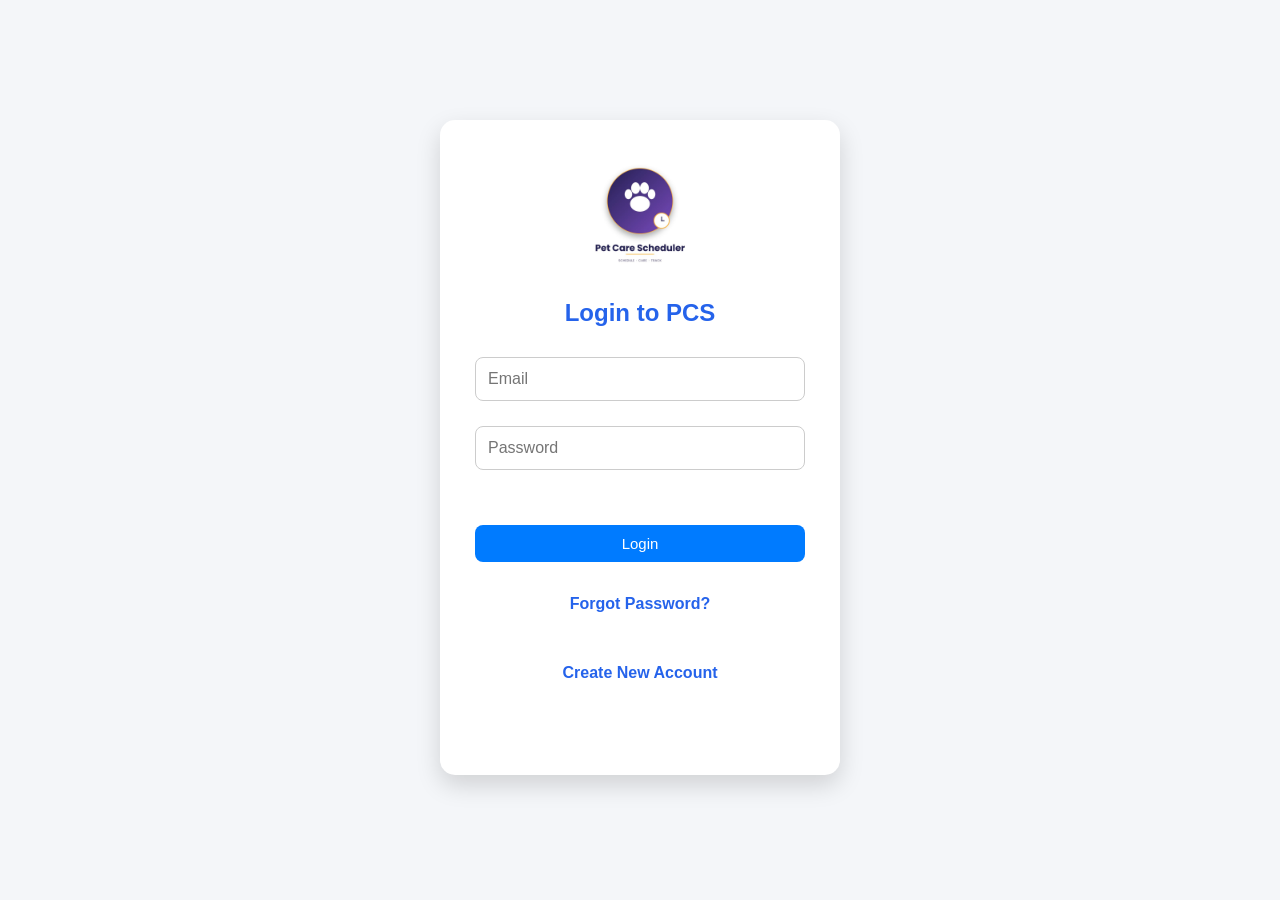
==== frontend/index.html @ 20258e34 "Pet Care Scheduler Project" ====
<!DOCTYPE html>
<html lang="en">
<head>
    <meta charset="UTF-8">
    <meta name="viewport" content="width=device-width, initial-scale=1.0">
    <title>Pet Care Scheduler Dashboard</title>

    <link rel="stylesheet" href="css/style.css">
</head>

<body>

<header>
    <div class="header-logo">
        <img src="images/pcs-logo.jpeg">
        <span>Pet Care Scheduler</span>
    </div>
</header>
<div class="sidebar">

    <div class="logo">
    <img src="images/pcs-logo.jpeg" alt="PCS Logo">
    <h2>PCS</h2>
</div>

    <a href="index.html" class="active">🏠 Dashboard</a>
    <a href="profile.html">👤 Profile</a>

    <a href="pets.html">🐶 Pets</a>
    <a href="vaccinations.html">💉 Vaccinations</a>
    <a href="medications.html">💊 Medications</a>
    <a href="appointments.html">📅 Appointments</a>

    <a href="#" onclick="logout()">
        🚪 Logout
    </a>

</div>

<div class="main">

    <h1>🐾 Pet Care Scheduler Dashboard</h1>

    <div class="welcome-user">
        Welcome, <span id="userName"></span> 👋
    </div>

    <div class="cards">


        <div class="card">
            <h3>🐶 My Pets</h3>
            <p id="totalPets">0</p>
        </div>

        <div class="card">
            <h3>💉 Vaccinations</h3>
            <p id="totalVaccinations">0</p>
        </div>

        <div class="card">
            <h3>💊 Medications</h3>
            <p id="totalMedications">0</p>
        </div>

        <div class="card">
            <h3>📅 Appointments</h3>
            <p id="totalAppointments">0</p>
        </div>

        <div class="card">
            <h3>📅 Today's Appointments</h3>
            <p id="todayAppointments">0</p>
        </div>

        <div class="card">
            <h3>💉 Today's Vaccinations</h3>
            <p id="todayVaccinations">0</p>
        </div>

        <div class="card">
            <h3>⏰ Upcoming Appointments</h3>
            <p id="upcomingAppointments">0</p>
        </div>

    </div>

    <div class="quick-actions">

    <a href="pets.html" class="action-btn">
        ➕ Add Pet
    </a>

    <a href="vaccinations.html" class="action-btn">
        💉 Add Vaccination
    </a>

    <a href="appointments.html" class="action-btn">
        📅 Add Appointment
    </a>

</div>

    <br><br>

    <h2>📅 Recent Appointments</h2>

    <table class="dashboard-table">

        <thead>
            <tr>
                <th>Pet</th>
                <th>Doctor</th>
                <th>Date</th>
            </tr>
        </thead>

        <tbody id="recentAppointments">

        </tbody>

    </table>

</div>

<script src="js/dashboard.js"></script>

</body>
</html>
---- frontend/css/style.css ----
*{
    margin:0;
    padding:0;
    box-sizing:border-box;
    font-family:Arial, Helvetica, sans-serif;
}

body{
    background:#f4f7fb;
}

/* Header */
header{
    position:fixed;
    top:0;
    left:0;
    width:100%;
    height:75px;
    background:linear-gradient(
        90deg,
        #1e88e5,
        #29b6f6
    );

    display:flex;
    justify-content:space-between;
    align-items:center;

    padding:0 40px;

    color:white;
    font-size:22px;
    font-weight:bold;

    box-shadow:0 2px 10px rgba(0,0,0,0.15);
    z-index:1000;
}
/* Sidebar */

.sidebar{
    position:fixed;
    top:75px;
    left:0;
    width:250px;
    height:100%;
    background:#1f2937;
    overflow-y:auto;
}

.logo{
    color:white;
    text-align:center;
    padding:20px;
    font-size:28px;
}

.sidebar a{
    display:block;
    color:white;
    text-decoration:none;
    padding:15px 25px;
    font-size:18px;
    transition:0.3s;
}

.sidebar a:hover{
    background:#2563eb;
}

.sidebar .active{
    background:#2563eb;
}

/* Main Content */

.main,
.main-content{
    margin-left:250px;
    margin-top:75px;
    padding:30px;
    min-height:100vh;
}

.main h1,
.main-content h1{
    margin-bottom:25px;
    color:#111827;
}

/* Dashboard Cards */

.cards{
    display:grid;
    grid-template-columns:repeat(auto-fit,minmax(220px,1fr));
    gap:20px;
}

.card{
    background:white;
    padding:25px;
    border-radius:15px;
    text-align:center;
    box-shadow:0 5px 15px rgba(0,0,0,0.1);
    transition:0.3s;
}

.card:hover{
    transform:translateY(-5px);
}

.card h3{
    margin-bottom:10px;
    color:#333;
}

.card p{
    font-size:35px;
    font-weight:bold;
    color:#007bff;
}

.summary-card{
    max-width:300px;
    margin-bottom:20px;
}

/* Forms */

form{
    background:white;
    padding:20px;
    border-radius:15px;
    box-shadow:0 5px 15px rgba(0,0,0,0.1);
    margin-bottom:20px;
}

input,
select,
textarea{
    width:100%;
    padding:12px;
    margin:10px 0;
    border:1px solid #ccc;
    border-radius:8px;
    font-size:16px;
}

/* Buttons */

button{
    background:#007bff;
    color:white;
    border:none;
    padding:10px 18px;
    border-radius:8px;
    cursor:pointer;
    font-size:15px;
    transition:0.3s;
}

button:hover{
    background:#0056b3;
}

/* Search Box */

#searchUser{
    margin-bottom:15px;
}

/* Tables */

table{
    width:100%;
    border-collapse:collapse;
    background:white;
    box-shadow:0 5px 15px rgba(0,0,0,0.1);
    border-radius:10px;
    overflow:hidden;
}

th{
    background:#007bff;
    color:white;
    padding:15px;
}

td{
    padding:12px;
    text-align:center;
    border-bottom:1px solid #ddd;
}

tr:hover{
    background:#f5f5f5;
}

/* Action Buttons */

td button{
    margin:2px;
}

/* Responsive */

@media(max-width:768px){

    .sidebar{
        position:relative;
        width:100%;
        height:auto;
        top:0;
    }

    .main,
    .main-content{
        margin-left:0;
        margin-top:20px;
        padding:15px;
    }

    .cards{
        grid-template-columns:1fr;
    }

    table{
        display:block;
        overflow-x:auto;
    }

    header{
        font-size:22px;
    }
}

@media(max-width:500px){

    .card h3{
        font-size:18px;
    }

    .card p{
        font-size:28px;
    }

    input,
    button{
        font-size:14px;
    }
}
/* Reset */
*{
    margin:0;
    padding:0;
    box-sizing:border-box;
    font-family:Arial, sans-serif;
}

/* Body */
body{
    background:#f4f6f9;
}

/* Header */

.badge{
    padding:6px 12px;
    border-radius:20px;
    color:white;
    font-weight:bold;
}

.pending{
    background:#f59e0b;
}

.completed{
    background:#22c55e;
}

.cancelled{
    background:#ef4444;
}
.card {
    background: linear-gradient(135deg, #4facfe, #00f2fe);
    color: white;
    border-radius: 15px;
    padding: 20px;
    text-align: center;
    transition: 0.3s;
}

.card:hover {
    transform: translateY(-5px);
}
.quick-actions{
    margin-top:20px;
    margin-bottom:30px;
}

.action-btn{
    display:inline-block;
    padding:12px 20px;
    margin-right:10px;
    background:#1877f2;
    color:white;
    text-decoration:none;
    border-radius:8px;
    transition:0.3s;
}

.action-btn:hover{
    background:#0d5ed7;
}

.dashboard-table{
    width:100%;
    border-collapse:collapse;
    background:white;
    border-radius:10px;
    overflow:hidden;
}

.dashboard-table th{
    background:#1877f2;
    color:white;
    padding:12px;
}

.dashboard-table td{
    padding:12px;
    border-bottom:1px solid #ddd;
}

footer{
    text-align:center;
    margin-top:30px;
    padding:20px;
    color:#666;
}
.login-container{
    width:400px;
    margin:100px auto;
    background:white;
    padding:30px;
    border-radius:15px;
    box-shadow:0 5px 15px rgba(0,0,0,0.2);
}

.login-container h2{
    text-align:center;
    margin-bottom:20px;
}

.login-container button{
    width:100%;
}
.welcome-user{
    background:white;
    padding:15px;
    border-radius:10px;
    margin-bottom:20px;
    font-size:18px;
    font-weight:bold;
    box-shadow:0 2px 10px rgba(0,0,0,0.1);
}
.profile-card{
    background:white;
    padding:25px;
    border-radius:12px;
    box-shadow:0 2px 10px rgba(0,0,0,0.1);
    max-width:500px;
}

.profile-card p{
    font-size:18px;
    margin:15px 0;
}
/* ===== Login Button ===== */

.login-btn{
    background:white;
    color:#2563eb;
    text-decoration:none;
    padding:10px 20px;
    border-radius:8px;
    font-weight:600;
    transition:0.3s;
}

.login-btn:hover{
    background:#e2e8f0;
}

/* ===== Logout Button ===== */

.logout-btn{
    display:block;
    background:#ef4444;
    color:white !important;
    margin:20px;
    text-align:center;
    border-radius:8px;
}

.logout-btn:hover{
    background:#dc2626 !important;
}

/* ===== Welcome Box ===== */

.welcome-box{
    background:white;
    padding:25px;
    border-radius:12px;
    margin-top:25px;
    margin-bottom:25px;
    box-shadow:0 2px 10px rgba(0,0,0,0.1);
}

.welcome-box h2{
    margin-bottom:10px;
    color:#111827;
}

.welcome-box p{
    color:#6b7280;
    line-height:1.6;
}

/* ===== Dashboard Table ===== */

.dashboard-table{
    margin-top:20px;
    width:100%;
}

.dashboard-table th{
    background:#2563eb;
}

/* ===== Profile Card ===== */

.profile-card{
    background:white;
    padding:25px;
    border-radius:12px;
    box-shadow:0 2px 10px rgba(0,0,0,0.1);
    max-width:500px;
}

.profile-card p{
    font-size:18px;
    margin:15px 0;
}

/* ===== Better Login Page ===== */

.login-container{
    width:400px;
    margin:120px auto;
    background:white;
    padding:35px;
    border-radius:15px;
    box-shadow:0 10px 25px rgba(0,0,0,0.15);
}

.login-container input{
    margin-bottom:15px;
}

.login-container button{
    width:100%;
}
.login-btn{
    background:white;
    color:#2563eb;
    text-decoration:none;

    padding:10px 20px;
    border-radius:10px;

    font-size:18px;
    font-weight:bold;

    transition:0.3s;
}

.login-btn:hover{
    background:#f1f5f9;
    transform:translateY(-2px);
}
.header-logo{
    font-size:32px;
    font-weight:bold;
}
/* FINAL LOGIN BUTTON FIX */

.login-btn{
    display:inline-block !important;

    background:white !important;
    color:#2563eb !important;

    text-decoration:none !important;

    padding:12px 25px !important;

    border-radius:10px !important;

    font-size:18px !important;
    font-weight:bold !important;

    border:none !important;

    box-shadow:0 2px 10px rgba(0,0,0,0.15) !important;

    transition:0.3s !important;
}

.login-btn:hover{
    background:#f1f5f9 !important;
    color:#2563eb !important;
}
.header-logo{
    font-size:32px;
    font-weight:bold;
}

header{
    display:flex;
    justify-content:space-between;
    align-items:center;
    padding:0 40px;
}

.login-btn{
    display:inline-block;
    background:white;
    color:#2563eb;
    text-decoration:none;
    padding:12px 25px;
    border-radius:10px;
    font-size:18px;
    font-weight:bold;
}
.view-btn{
    background:#2563eb;
    color:white;
    margin-right:5px;
}

.view-btn:hover{
    background:#1d4ed8;
}
.history-card{
    background:#ffffff;
    border-left:5px solid #2563eb;
    padding:15px;
    margin:10px 0;
    border-radius:12px;
    box-shadow:0 3px 10px rgba(0,0,0,0.08);
}

.history-card b{
    color:#2563eb;
}
/* =========================================
   PET PROFILE PAGE UI
========================================= */

.profile-card{
    background:#ffffff;
    border-radius:20px;
    padding:30px;
    max-width:1000px;
    box-shadow:0 10px 30px rgba(0,0,0,0.08);
}

.pet-header{
    display:flex;
    align-items:center;
    gap:20px;
    margin-bottom:25px;
    padding-bottom:20px;
    border-bottom:1px solid #e5e7eb;
}

.pet-avatar{
    width:100px;
    height:100px;
    border-radius:50%;
    background:linear-gradient(
        135deg,
        #2563eb,
        #38bdf8
    );

    display:flex;
    justify-content:center;
    align-items:center;

    font-size:42px;
    color:white;

    box-shadow:0 5px 15px rgba(37,99,235,0.3);
}

.pet-info h2{
    font-size:32px;
    color:#111827;
    margin-bottom:8px;
}

.pet-info p{
    color:#6b7280;
    font-size:16px;
}

/* PET STATS */

.pet-stats{
    display:grid;
    grid-template-columns:
    repeat(auto-fit,minmax(220px,1fr));
    gap:20px;
    margin-top:25px;
    margin-bottom:25px;
}

.stat-card{
    padding:25px;
    border-radius:16px;
    color:white;
    text-align:center;
    transition:0.3s;
}

.stat-card:hover{
    transform:translateY(-5px);
}

.vaccine-card{
    background:linear-gradient(
        135deg,
        #3b82f6,
        #06b6d4
    );
}

.medication-card{
    background:linear-gradient(
        135deg,
        #10b981,
        #22c55e
    );
}

.appointment-card{
    background:linear-gradient(
        135deg,
        #8b5cf6,
        #a855f7
    );
}

.stat-card h3{
    margin-bottom:10px;
    font-size:18px;
}

.stat-card p{
    font-size:38px;
    font-weight:bold;
}

/* PET DETAILS */

.profile-section{
    background:#f8fafc;
    padding:25px;
    border-radius:15px;
    margin-top:20px;
}

.profile-section h3{
    color:#2563eb;
    margin-bottom:15px;
}

.profile-section p{
    margin-bottom:12px;
    font-size:17px;
}

/* HISTORY TITLES */

.history-title{
    margin-top:30px;
    margin-bottom:15px;
    color:#2563eb;
    font-size:24px;
}

/* HISTORY CARDS */

.history-card{
    background:white;
    border-left:5px solid #2563eb;
    padding:18px;
    margin-bottom:15px;
    border-radius:12px;
    box-shadow:0 4px 12px rgba(0,0,0,0.08);
}

.history-card b{
    color:#2563eb;
}

.history-card:hover{
    transform:translateX(5px);
    transition:0.3s;
}

/* PET HEALTH STATUS */

.health-badge{
    display:inline-block;
    padding:8px 15px;
    border-radius:20px;
    color:white;
    font-weight:bold;
    margin-top:10px;
}

.healthy{
    background:#22c55e;
}

.warning{
    background:#f59e0b;
}

.danger{
    background:#ef4444;
}
.pet-photo{
    width:120px;
    height:120px;
    border-radius:50%;
    object-fit:cover;
    border:4px solid #2563eb;
}
.logo{
    text-align:center;
    padding:20px;
}

.logo img{
    width:70px;
    height:70px;
    border-radius:50%;
    margin-bottom:10px;
}

.logo h2{
    color:white;
}
.header-logo{
    display:flex;
    align-items:center;
    gap:12px;
    color:white;
    font-size:28px;
    font-weight:bold;
}

.header-logo img{
    width:55px;
    height:55px;
    object-fit:cover;
    border-radius:50%;
}
.auth-logo{
    text-align:center;
    margin-bottom:20px;
}

.auth-logo img{
    width:120px;
    height:120px;
    object-fit:contain;
}

.login-container h2{
    text-align:center;
    color:#2563eb;
    margin-bottom:20px;
}

.login-container a{
    display:block;
    text-align:center;
    margin-top:15px;
    text-decoration:none;
    color:#2563eb;
    font-weight:bold;
}
.health-score-card{
    background:linear-gradient(
        135deg,
        #22c55e,
        #16a34a
    );

    color:white;

    text-align:center;

    padding:20px;

    border-radius:15px;

    margin:20px 0;

    box-shadow:0 5px 15px rgba(
        0,
        0,
        0,
        0.15
    );
}

.health-score-card h2{
    font-size:40px;
    margin-top:10px;
}
.health-badge{
    display:inline-block;
    padding:8px 15px;
    background:#18e980;
    color:white;
    border-radius:20px;
    font-weight:bold;
    font-size:14px;
}
.health-badge{
    display:inline-block;
    background:#22c55e;
    color:white;
    padding:10px 20px;
    border-radius:25px;
    font-size:18px;
    font-weight:bold;
    margin-top:15px;
}
.pet-info{
    display:flex;
    flex-direction:column;
    justify-content:center;
}
.health-badge{
    display:inline-block;
    padding:10px 20px;
    border-radius:25px;
    font-weight:bold;
    margin-top:15px;
    color:white;
}

#healthMessage{
    margin-top:10px;
    font-size:14px;
    font-weight:bold;
    color:#555;
}

.health-score-card{
    background:#22c55e;
    color:white;
    padding:15px;
    border-radius:15px;
    margin:10px 0;
    width:180px;
    text-align:center;
}
.health-badge{
    display:inline-block;
    padding:10px 20px;
    border-radius:25px;
    font-weight:bold;
    margin-top:10px;
}
#message{
    margin:10px 0;
    padding:10px;
    border-radius:5px;
}

.error{
    background:#f8d7da;
    color:#721c24;
}

.success{
    background:#d4edda;
    color:#155724;
}
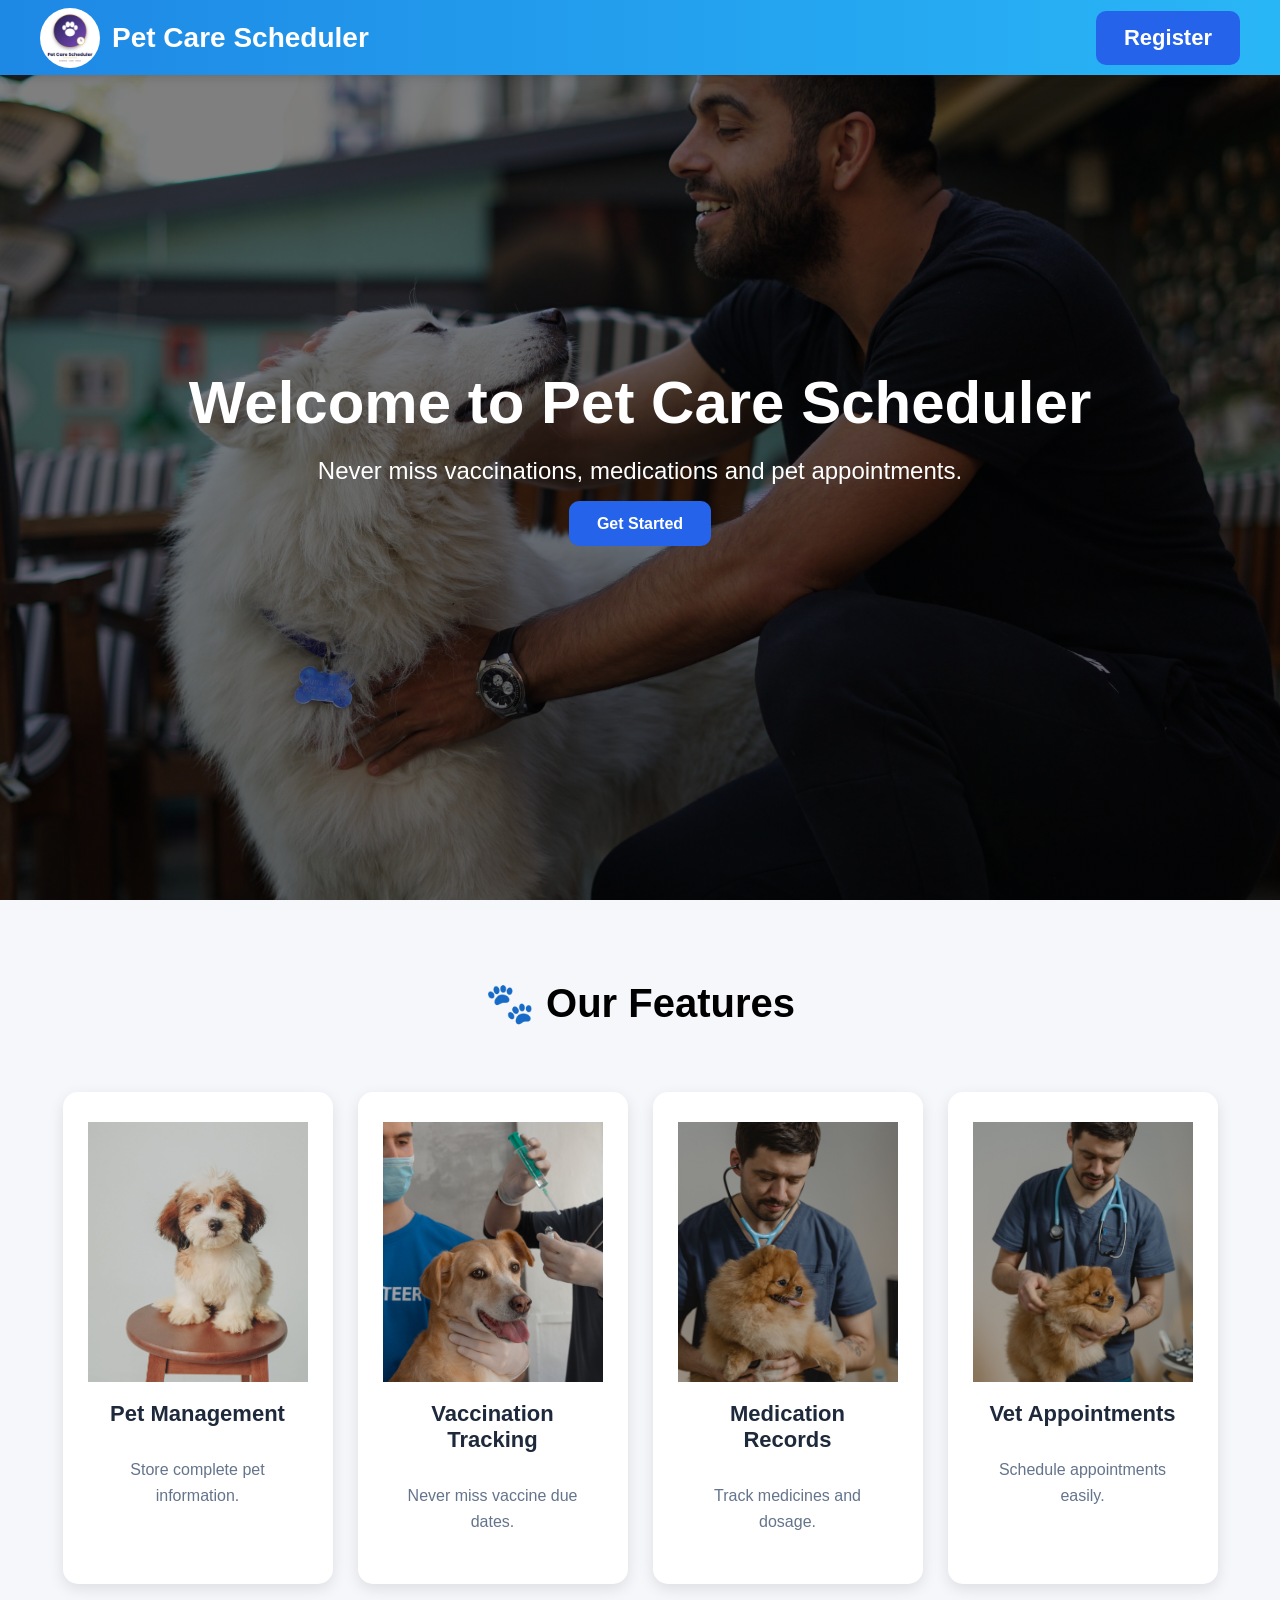
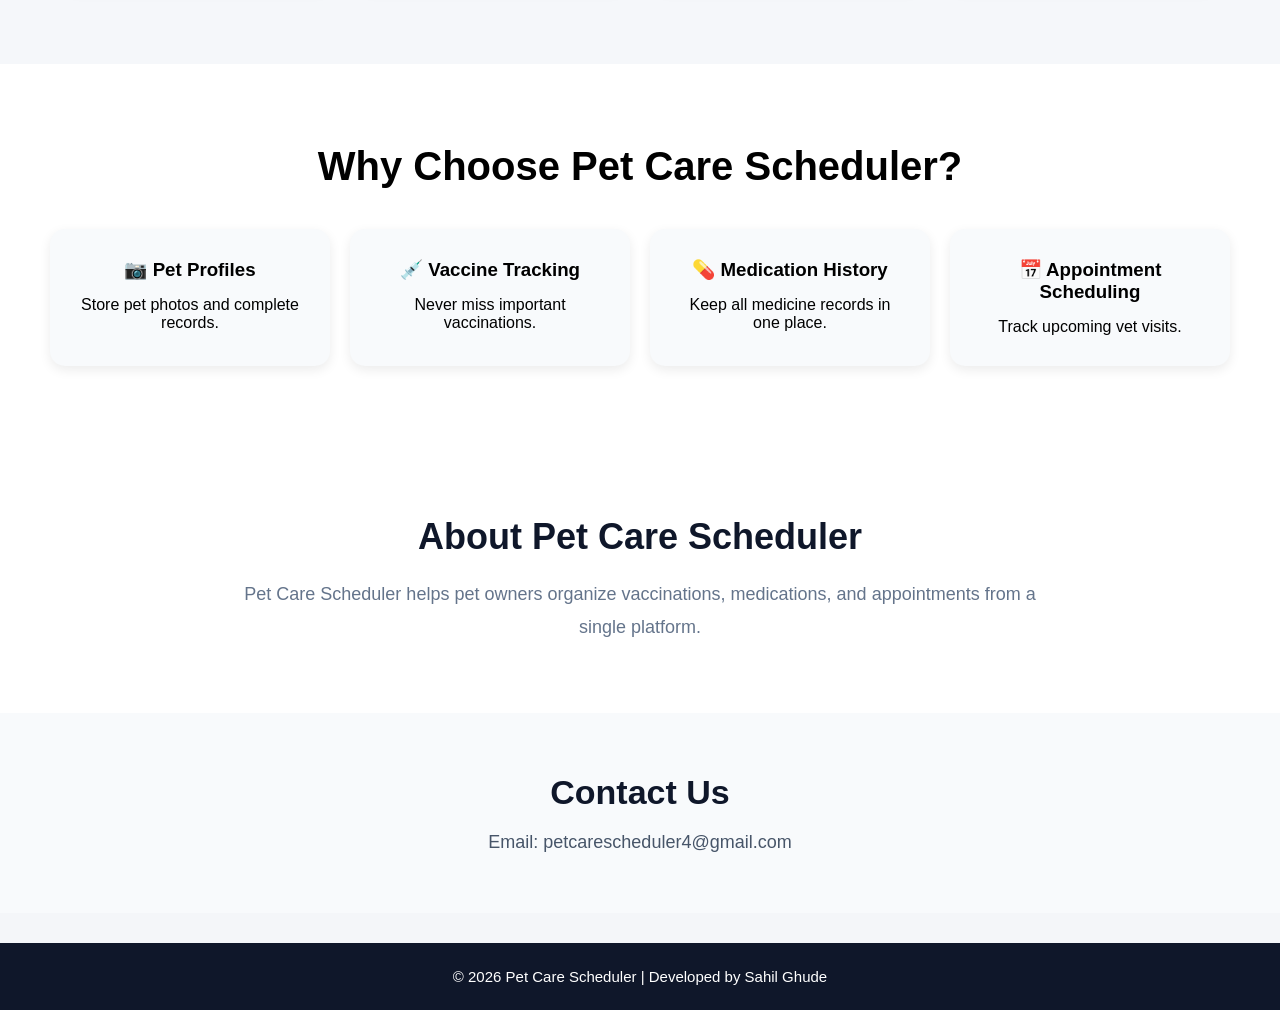
==== commit 768d43a1: "Fixed frontend routes and API URLs" ====
--- a/frontend/index.html
+++ b/frontend/index.html
@@ -3,127 +3,148 @@
 <head>
     <meta charset="UTF-8">
     <meta name="viewport" content="width=device-width, initial-scale=1.0">
-    <title>Pet Care Scheduler Dashboard</title>
+    <title>Pet Care Scheduler</title>
 
     <link rel="stylesheet" href="css/style.css">
+    <link rel="stylesheet" href="css/home.css">
 </head>
-
 <body>
 
 <header>
+
     <div class="header-logo">
-        <img src="images/pcs-logo.jpeg">
-        <span>Pet Care Scheduler</span>
-    </div>
-</header>
-<div class="sidebar">
-
-    <div class="logo">
     <img src="images/pcs-logo.jpeg" alt="PCS Logo">
-    <h2>PCS</h2>
+    <span>Pet Care Scheduler</span>
 </div>
 
-    <a href="index.html" class="active">🏠 Dashboard</a>
-    <a href="profile.html">👤 Profile</a>
+    <a href="register.html" class="btn">
+    Register
+</a>
 
-    <a href="pets.html">🐶 Pets</a>
-    <a href="vaccinations.html">💉 Vaccinations</a>
-    <a href="medications.html">💊 Medications</a>
-    <a href="appointments.html">📅 Appointments</a>
+</header>
 
-    <a href="#" onclick="logout()">
-        🚪 Logout
-    </a>
+
+
+<section class="hero">
+
+    <div class="hero-content">
+
+        <h1>
+           Welcome to Pet Care Scheduler
+        </h1>
+
+        <p>
+            Never miss vaccinations,
+            medications and pet appointments.
+        </p>
+
+        <a href="login.html" class="btn">
+            Get Started
+        </a>
+
+    </div>
+
+</section>
+
+<section class="features">
+<h2 class="section-title">🐾 Our Features</h2>
+
+<div class="feature-grid">
+
+<div class="feature-card">
+<img src="images/pet-management.jpg">
+<h3>Pet Management</h3>
+<p>Store complete pet information.</p>
+</div>
+
+<div class="feature-card">
+<img src="images/vaccination.jpg">
+<h3>Vaccination Tracking</h3>
+<p>Never miss vaccine due dates.</p>
+</div>
+
+<div class="feature-card">
+<img src="images/medication.jpg">
+<h3>Medication Records</h3>
+<p>Track medicines and dosage.</p>
+</div>
+
+<div class="feature-card">
+<img src="images/appointment.jpg">
+<h3>Vet Appointments</h3>
+<p>Schedule appointments easily.</p>
+</div>
 
 </div>
 
-<div class="main">
+</section>
+<section class="why-us">
 
-    <h1>🐾 Pet Care Scheduler Dashboard</h1>
+<h2>Why Choose Pet Care Scheduler?</h2>
 
-    <div class="welcome-user">
-        Welcome, <span id="userName"></span> 👋
-    </div>
+<div class="why-grid">
 
-    <div class="cards">
+<div class="why-card">
+<h3>📷 Pet Profiles</h3>
+<p>
+Store pet photos and complete records.
+</p>
+</div>
 
+<div class="why-card">
+<h3>💉 Vaccine Tracking</h3>
+<p>
+Never miss important vaccinations.
+</p>
+</div>
 
-        <div class="card">
-            <h3>🐶 My Pets</h3>
-            <p id="totalPets">0</p>
-        </div>
+<div class="why-card">
+<h3>💊 Medication History</h3>
+<p>
+Keep all medicine records in one place.
+</p>
+</div>
 
-        <div class="card">
-            <h3>💉 Vaccinations</h3>
-            <p id="totalVaccinations">0</p>
-        </div>
-
-        <div class="card">
-            <h3>💊 Medications</h3>
-            <p id="totalMedications">0</p>
-        </div>
-
-        <div class="card">
-            <h3>📅 Appointments</h3>
-            <p id="totalAppointments">0</p>
-        </div>
-
-        <div class="card">
-            <h3>📅 Today's Appointments</h3>
-            <p id="todayAppointments">0</p>
-        </div>
-
-        <div class="card">
-            <h3>💉 Today's Vaccinations</h3>
-            <p id="todayVaccinations">0</p>
-        </div>
-
-        <div class="card">
-            <h3>⏰ Upcoming Appointments</h3>
-            <p id="upcomingAppointments">0</p>
-        </div>
-
-    </div>
-
-    <div class="quick-actions">
-
-    <a href="pets.html" class="action-btn">
-        ➕ Add Pet
-    </a>
-
-    <a href="vaccinations.html" class="action-btn">
-        💉 Add Vaccination
-    </a>
-
-    <a href="appointments.html" class="action-btn">
-        📅 Add Appointment
-    </a>
+<div class="why-card">
+<h3>📅 Appointment Scheduling</h3>
+<p>
+Track upcoming vet visits.
+</p>
+</div>
 
 </div>
 
-    <br><br>
+</section>
+<section class="about">
 
-    <h2>📅 Recent Appointments</h2>
+    <h2>About Pet Care Scheduler</h2>
 
-    <table class="dashboard-table">
+    <p>
+        Pet Care Scheduler helps pet owners
+        organize vaccinations, medications,
+        and appointments from a single
+        platform.
+    </p>
 
-        <thead>
-            <tr>
-                <th>Pet</th>
-                <th>Doctor</th>
-                <th>Date</th>
-            </tr>
-        </thead>
+</section>
 
-        <tbody id="recentAppointments">
+<section class="contact">
 
-        </tbody>
+    <h2>Contact Us</h2>
 
-    </table>
+    <p>
+        Email:
+        petcarescheduler4@gmail.com
+    </p>
 
-</div>
+</section>
 
-<script src="js/dashboard.js"></script>
+<footer>
+    © 2026 Pet Care Scheduler |
+    Developed by Sahil Ghude
+</footer>
+
+<script src="js/home.js"></script>
 
 </body>
 </html>
--- a/frontend/css/home.css
+++ b/frontend/css/home.css
@@ -0,0 +1,330 @@
+.hero{
+
+    height:100vh;
+
+    background:
+    linear-gradient(
+        rgba(0,0,0,0.5),
+        rgba(0,0,0,0.5)
+    ),
+    url("../images/hero-pet.jpg");
+
+    background-size:cover;
+    background-position:center;
+
+    display:flex;
+    justify-content:center;
+    align-items:center;
+
+    text-align:center;
+
+    color:white;
+}
+
+.hero-content h1{
+
+    font-size:60px;
+    margin-bottom:20px;
+}
+
+.hero-content p{
+
+    font-size:24px;
+    margin-bottom:30px;
+}
+
+.btn{
+
+    background:#2563eb;
+    color:white;
+
+    padding:14px 28px;
+
+    border-radius:10px;
+
+    text-decoration:none;
+
+    font-weight:bold;
+}
+
+.btn:hover{
+    background:#1d4ed8;
+    transform:translateY(-4px);
+}
+
+.features{
+    display:flex;
+    justify-content:center;
+    gap:25px;
+    flex-wrap:wrap;
+    padding:60px 20px;
+    background:#f8fafc;
+}
+
+.feature-card{
+    width:270px;
+    background:white;
+    padding:30px 25px;
+    border-radius:18px;
+    text-align:center;
+    box-shadow:0 10px 25px rgba(0,0,0,0.08);
+    transition:all 0.3s ease;
+}
+
+.feature-card:hover{
+    transform:translateY(-8px);
+}
+
+.feature-card h3{
+    color:#1e293b;
+    margin-bottom:15px;
+    font-size:22px;
+}
+
+.feature-card p{
+    color:#64748b;
+    line-height:1.6;
+}
+
+footer{
+    background:#0f172a;
+    color:white;
+    text-align:center;
+    padding:25px;
+    font-size:15px;
+}
+
+/* Mobile Responsive */
+
+@media(max-width:768px){
+
+    .hero h1{
+        font-size:38px;
+    }
+
+    .hero p{
+        font-size:18px;
+    }
+
+    .feature-card{
+        width:100%;
+        max-width:350px;
+    }
+
+    .btn{
+        padding:12px 25px;
+    }
+}
+/* Header Login Button */
+
+/* Header Login Button */
+
+.login-btn{
+    background:white;
+    color:#2563eb;
+    text-decoration:none;
+    padding:12px 28px;
+    border-radius:12px;
+    font-size:18px;
+    font-weight:600;
+    transition:all 0.3s ease;
+    box-shadow:0 4px 12px rgba(0,0,0,0.15);
+}
+
+.login-btn:hover{
+    background:#2563eb;
+    color:white;
+    transform:translateY(-2px);
+}
+
+/* About Section */
+
+.about{
+    background:white;
+    padding:70px 20px;
+    text-align:center;
+}
+
+.about h2{
+    font-size:36px;
+    margin-bottom:20px;
+    color:#0f172a;
+}
+
+.about p{
+    max-width:800px;
+    margin:auto;
+    color:#64748b;
+    line-height:1.8;
+    font-size:18px;
+}
+
+/* Contact Section */
+
+.contact{
+    background:#f8fafc;
+    padding:60px 20px;
+    text-align:center;
+}
+
+.contact h2{
+    font-size:34px;
+    margin-bottom:20px;
+    color:#0f172a;
+}
+
+.contact p{
+    font-size:18px;
+    color:#475569;
+}
+.banner{
+    padding:30px;
+    text-align:center;
+}
+
+.banner img{
+    width:90%;
+    max-height:450px;
+    object-fit:cover;
+    border-radius:20px;
+}
+
+.advantages{
+    padding:60px 40px;
+    text-align:center;
+}
+
+.adv-grid{
+    display:grid;
+    grid-template-columns:
+    repeat(auto-fit,minmax(250px,1fr));
+    gap:20px;
+    margin-top:30px;
+}
+
+.adv-card{
+    background:white;
+    padding:25px;
+    border-radius:15px;
+    box-shadow:0 5px 15px rgba(0,0,0,0.1);
+}
+
+.usp{
+    padding:60px 40px;
+    background:#f8fafc;
+    text-align:center;
+}
+
+.usp-grid{
+    display:grid;
+    grid-template-columns:
+    repeat(auto-fit,minmax(250px,1fr));
+    gap:20px;
+    margin-top:30px;
+}
+
+.usp-card{
+    background:#2563eb;
+    color:white;
+    padding:25px;
+    border-radius:15px;
+    font-weight:bold;
+    font-size:18px;
+}
+.features{
+    padding:80px 50px;
+    text-align:center;
+    background:#f5f7fa;
+}
+
+.features h2{
+    font-size:40px;
+    margin-bottom:40px;
+    text-align:center;
+}
+
+.feature-grid{
+    display:grid;
+    grid-template-columns:repeat(4,1fr);
+    gap:25px;
+    max-width:1200px;
+    margin:auto;
+}
+
+.feature-card{
+    background:white;
+    border-radius:15px;
+    overflow:hidden;
+    box-shadow:0 5px 15px rgba(0,0,0,0.1);
+}
+
+.feature-card img{
+    width:100%;
+    height:260px;
+    object-fit:cover;
+}
+
+.feature-card h3{
+    padding:15px;
+}
+
+.feature-card p{
+    padding:0 15px 20px;
+}
+.why-us{
+    padding:80px 50px;
+    text-align:center;
+    background:white;
+}
+
+.why-us h2{
+    font-size:40px;
+    margin-bottom:40px;
+}
+
+.why-grid{
+    display:grid;
+    grid-template-columns:repeat(4,1fr);
+    gap:20px;
+}
+
+.why-card{
+    background:#f8fafc;
+    padding:30px;
+    border-radius:15px;
+    box-shadow:0 4px 12px rgba(0,0,0,0.08);
+}
+
+.why-card h3{
+    margin-bottom:15px;
+}
+.section-title{
+    text-align:center !important;
+    width:100%;
+    display:block;
+    font-size:40px;
+    margin-bottom:40px;
+}
+
+.features{
+    text-align:center;
+}
+
+.feature-grid{
+    max-width:1200px;
+    margin:0 auto;
+}
+.header-logo{
+    display:flex;
+    align-items:center;
+    gap:12px;
+    font-size:28px;
+    font-weight:bold;
+    color:white;
+}
+
+.header-logo img{
+    width:60px;
+    height:60px;
+    object-fit:contain;
+}
